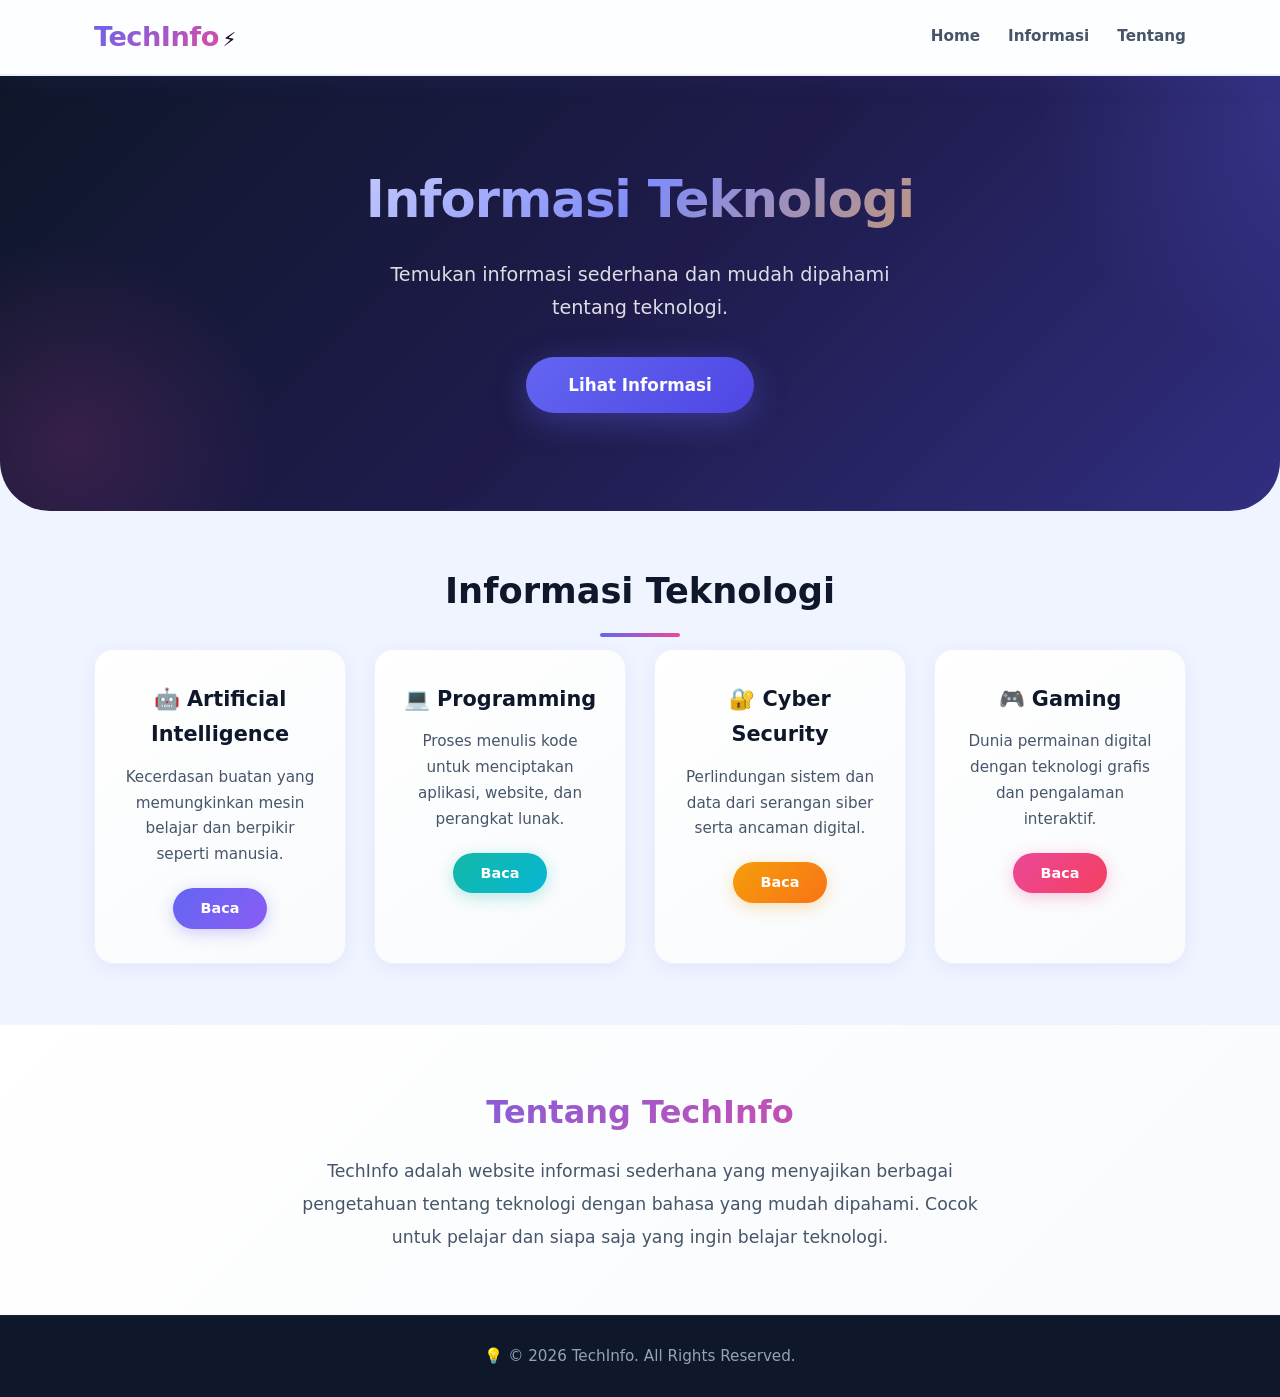
==== index.html @ 27e1ffdb "first commit" ====
<!DOCTYPE html>
<html lang="id">
<head>
  <meta charset="UTF-8">
  <meta name="viewport" content="width=device-width, initial-scale=1.0">
  <title>TechInfo · Informasi Teknologi</title>
  <link rel="stylesheet" href="style.css">
</head>
<body>

  <!-- ============================================================
       PAGE: HOME (default)
       ============================================================ -->
  <div id="page-home" class="page-target">

    <!-- ===== NAVBAR ===== -->
    <header class="navbar">
      <div class="container">
        <div class="nav-wrapper">
          <div class="logo">TechInfo</div>
          
          <nav class="nav-menu">
            <a href="#page-home">Home</a>
            <a href="#page-informasi">Informasi</a>
            <a href="#page-tentang">Tentang</a>
          </nav>
        </div>
      </div>
    </header>

    <!-- ===== HERO ===== -->
    <section class="hero" id="home">
      <div class="container">
        <div class="hero-content">
          <h1>Informasi Teknologi</h1>
          <p>Temukan informasi sederhana dan mudah dipahami tentang teknologi.</p>
          <a href="#page-informasi" class="btn">Lihat Informasi</a>
        </div>
      </div>
    </section>

    <!-- ===== INFORMASI ===== -->
    <section class="informasi" id="informasi">
      <div class="container">
        <h2 class="section-title">Informasi Teknologi</h2>
        
        <div class="card-grid">
          
          <!-- Card 1: AI -->
          <div class="card">
            <h3>🤖 Artificial Intelligence</h3>
            <p>Kecerdasan buatan yang memungkinkan mesin belajar dan berpikir seperti manusia.</p>
            <a href="#page-ai" class="btn-card">Baca</a>
          </div>
          
          <!-- Card 2: Programming -->
          <div class="card">
            <h3>💻 Programming</h3>
            <p>Proses menulis kode untuk menciptakan aplikasi, website, dan perangkat lunak.</p>
            <a href="#page-programming" class="btn-card">Baca</a>
          </div>
          
          <!-- Card 3: Cyber Security -->
          <div class="card">
            <h3>🔐 Cyber Security</h3>
            <p>Perlindungan sistem dan data dari serangan siber serta ancaman digital.</p>
            <a href="#page-cyber" class="btn-card">Baca</a>
          </div>
          
          <!-- Card 4: Gaming -->
          <div class="card">
            <h3>🎮 Gaming</h3>
            <p>Dunia permainan digital dengan teknologi grafis dan pengalaman interaktif.</p>
            <a href="#page-gaming" class="btn-card">Baca</a>
          </div>
          
        </div>
      </div>
    </section>

    <!-- ===== TENTANG ===== -->
    <section class="tentang" id="tentang">
      <div class="container">
        <div class="tentang-content">
          <h2>Tentang TechInfo</h2>
          <p>
            TechInfo adalah website informasi sederhana yang menyajikan berbagai pengetahuan 
            tentang teknologi dengan bahasa yang mudah dipahami. Cocok untuk pelajar dan 
            siapa saja yang ingin belajar teknologi.
          </p>
        </div>
      </div>
    </section>

    <!-- ===== FOOTER ===== -->
    <footer class="footer">
      <div class="container">
        <p>&copy; 2026 TechInfo. All Rights Reserved.</p>
      </div>
    </footer>
  </div>
  <!-- ===== END PAGE-HOME ===== -->


  <!-- ============================================================
       PAGE: ARTIFICIAL INTELLIGENCE
       ============================================================ -->
  <div id="page-ai" class="page-target">
    <header class="navbar">
      <div class="container">
        <div class="nav-wrapper">
          <div class="logo">TechInfo</div>
          <nav class="nav-menu">
            <a href="#page-home">← Kembali</a>
          </nav>
        </div>
      </div>
    </header>

    <section class="detail-page">
      <div class="container">
        <article class="detail-card">
          <h1>🤖 Artificial Intelligence</h1>
          <div class="detail-meta">📅 16 Jan 2026 | 5 menit baca</div>
          
          <img src="https://placehold.co/800x400/1a202c/ffffff?text=Artificial+Intelligence" alt="Artificial Intelligence" class="detail-img">
          
          <h2>Apa itu Artificial Intelligence?</h2>
          <p>
            Artificial Intelligence (AI) atau kecerdasan buatan adalah cabang ilmu komputer 
            yang berfokus pada penciptaan sistem yang dapat berpikir, belajar, dan bertindak 
            seperti manusia. AI memungkinkan mesin untuk meniru fungsi kognitif manusia seperti 
            pemecahan masalah, pengambilan keputusan, dan pemahaman bahasa.
          </p>
          
          <h2>Bagaimana AI Bekerja?</h2>
          <p>
            AI bekerja dengan menggabungkan data dalam jumlah besar dengan pemrosesan yang cepat 
            dan algoritma cerdas. Dengan mempelajari pola dari data, AI dapat membuat prediksi 
            dan keputusan. Semakin banyak data yang diproses, semakin akurat hasil yang diberikan.
          </p>
          
          <h2>Contoh Penerapan AI</h2>
          <p>
            <strong>1. Asisten Virtual:</strong> Siri, Google Assistant, dan Alexa menggunakan AI 
            untuk memahami perintah suara.<br>
            <strong>2. Mobil Otonom:</strong> Mobil tanpa pengemudi menggunakan AI untuk membaca 
            jalan dan menghindari rintangan.<br>
            <strong>3. Rekomendasi Produk:</strong> Platform seperti Netflix dan Spotify menggunakan 
            AI untuk merekomendasikan konten sesuai selera pengguna.<br>
            <strong>4. Chatbot:</strong> Digunakan di layanan pelanggan untuk menjawab pertanyaan 
            secara otomatis.
          </p>
          
          <h2>Masa Depan AI</h2>
          <p>
            AI terus berkembang dan diprediksi akan semakin terintegrasi dalam kehidupan sehari-hari. 
            Mulai dari dunia pendidikan, kesehatan, hingga industri kreatif, AI akan menjadi alat 
            yang membantu manusia bekerja lebih efisien dan efektif.
          </p>
          
          <a href="#page-informasi" class="btn" style="margin-top: 20px;">← Kembali ke Informasi</a>
        </article>
      </div>
    </section>

    <footer class="footer">
      <div class="container">
        <p>&copy; 2026 TechInfo. All Rights Reserved.</p>
      </div>
    </footer>
  </div>


  <!-- ============================================================
       PAGE: PROGRAMMING
       ============================================================ -->
  <div id="page-programming" class="page-target">
    <header class="navbar">
      <div class="container">
        <div class="nav-wrapper">
          <div class="logo">TechInfo</div>
          <nav class="nav-menu">
            <a href="#page-home">← Kembali</a>
          </nav>
        </div>
      </div>
    </header>

    <section class="detail-page">
      <div class="container">
        <article class="detail-card">
          <h1>💻 Programming</h1>
          <div class="detail-meta">📅 15 Jan 2026 | 6 menit baca</div>
          
          <img src="https://placehold.co/800x400/1a202c/ffffff?text=Programming" alt="Programming" class="detail-img">
          
          <h2>Apa itu Programming?</h2>
          <p>
            Programming atau pemrograman adalah proses menulis instruksi (kode) yang dapat 
            dimengerti oleh komputer untuk menjalankan tugas tertentu. Bahasa pemrograman 
            seperti Python, JavaScript, dan Java digunakan untuk membuat aplikasi, website, 
            dan perangkat lunak.
          </p>
          
          <h2>Bahasa Pemrograman Populer</h2>
          <p>
            <strong>1. Python:</strong> Mudah dipelajari, banyak digunakan untuk data science dan AI.<br>
            <strong>2. JavaScript:</strong> Bahasa utama untuk pengembangan website interaktif.<br>
            <strong>3. Java:</strong> Digunakan untuk aplikasi Android dan enterprise.<br>
            <strong>4. C++:</strong> Cepat dan efisien, sering digunakan untuk game dan sistem operasi.
          </p>
          
          <h2>Tips Belajar Programming</h2>
          <p>
            <strong>1. Mulai dari dasar:</strong> Pahami konsep dasar seperti variabel, loop, dan fungsi.<br>
            <strong>2. Praktek terus:</strong> Semakin sering menulis kode, semakin mahir.<br>
            <strong>3. Ikuti tutorial:</strong> Banyak sumber belajar gratis di YouTube dan situs belajar.<br>
            <strong>4. Bergabung dengan komunitas:</strong> Belajar bersama orang lain lebih menyenangkan.
          </p>
          
          <h2>Karir di Bidang Programming</h2>
          <p>
            Lulusan programming memiliki banyak pilihan karir seperti Web Developer, 
            Mobile Developer, Data Scientist, Game Developer, dan Software Engineer. 
            Gaji di bidang ini juga tergolong tinggi dan permintaan terus meningkat.
          </p>
          
          <a href="#page-informasi" class="btn" style="margin-top: 20px;">← Kembali ke Informasi</a>
        </article>
      </div>
    </section>

    <footer class="footer">
      <div class="container">
        <p>&copy; 2026 TechInfo. All Rights Reserved.</p>
      </div>
    </footer>
  </div>


  <!-- ============================================================
       PAGE: CYBER SECURITY
       ============================================================ -->
  <div id="page-cyber" class="page-target">
    <header class="navbar">
      <div class="container">
        <div class="nav-wrapper">
          <div class="logo">TechInfo</div>
          <nav class="nav-menu">
            <a href="#page-home">← Kembali</a>
          </nav>
        </div>
      </div>
    </header>

    <section class="detail-page">
      <div class="container">
        <article class="detail-card">
          <h1>🔐 Cyber Security</h1>
          <div class="detail-meta">📅 14 Jan 2026 | 5 menit baca</div>
          
          <img src="https://placehold.co/800x400/1a202c/ffffff?text=Cyber+Security" alt="Cyber Security" class="detail-img">
          
          <h2>Apa itu Cyber Security?</h2>
          <p>
            Cyber Security atau keamanan siber adalah praktik melindungi sistem komputer, 
            jaringan, dan data dari serangan digital. Tujuannya adalah untuk mencegah akses 
            ilegal, pencurian data, dan kerusakan pada perangkat atau informasi.
          </p>
          
          <h2>Jenis Ancaman Siber</h2>
          <p>
            <strong>1. Malware:</strong> Perangkat lunak berbahaya seperti virus dan ransomware.<br>
            <strong>2. Phishing:</strong> Penipuan untuk mencuri data pribadi melalui email atau situs palsu.<br>
            <strong>3. Hacking:</strong> Upaya masuk ke sistem tanpa izin.<br>
            <strong>4. DDoS:</strong> Serangan yang membuat website tidak bisa diakses.
          </p>
          
          <h2>Tips Melindungi Diri di Dunia Digital</h2>
          <p>
            <strong>1. Gunakan kata sandi yang kuat:</strong> Kombinasi huruf, angka, dan simbol.<br>
            <strong>2. Aktifkan two-factor authentication (2FA):</strong> Lapisan keamanan tambahan.<br>
            <strong>3. Hati-hati dengan email mencurigakan:</strong> Jangan klik link atau lampiran dari sumber tidak dikenal.<br>
            <strong>4. Update perangkat lunak:</strong> Patch keamanan terbaru melindungi dari celah keamanan.
          </p>
          
          <h2>Karir di Cyber Security</h2>
          <p>
            Keamanan siber adalah bidang yang sangat dibutuhkan. Pekerjaan seperti Security Analyst, 
            Ethical Hacker, dan Security Engineer menawarkan gaji tinggi dan prospek karir yang cerah.
          </p>
          
          <a href="#page-informasi" class="btn" style="margin-top: 20px;">← Kembali ke Informasi</a>
        </article>
      </div>
    </section>

    <footer class="footer">
      <div class="container">
        <p>&copy; 2026 TechInfo. All Rights Reserved.</p>
      </div>
    </footer>
  </div>


  <!-- ============================================================
       PAGE: GAMING
       ============================================================ -->
  <div id="page-gaming" class="page-target">
    <header class="navbar">
      <div class="container">
        <div class="nav-wrapper">
          <div class="logo">TechInfo</div>
          <nav class="nav-menu">
            <a href="#page-home">← Kembali</a>
          </nav>
        </div>
      </div>
    </header>

    <section class="detail-page">
      <div class="container">
        <article class="detail-card">
          <h1>🎮 Gaming</h1>
          <div class="detail-meta">📅 13 Jan 2026 | 5 menit baca</div>
          
          <img src="https://placehold.co/800x400/1a202c/ffffff?text=Gaming" alt="Gaming" class="detail-img">
          
          <h2>Apa itu Gaming?</h2>
          <p>
            Gaming adalah aktivitas bermain permainan digital yang menggunakan perangkat seperti 
            komputer, konsol, atau smartphone. Perkembangan teknologi membuat game semakin realistis 
            dengan grafis yang memukau dan pengalaman yang interaktif.
          </p>
          
          <h2>Jenis Game Populer</h2>
          <p>
            <strong>1. Action:</strong> Game dengan banyak aksi dan pertempuran (Contoh: Call of Duty).<br>
            <strong>2. RPG:</strong> Role-Playing Game dengan cerita dan karakter (Contoh: Final Fantasy).<br>
            <strong>3. Strategy:</strong> Game strategi dan perencanaan (Contoh: Civilization).<br>
            <strong>4. Sports:</strong> Game olahraga (Contoh: FIFA, NBA 2K).<br>
            <strong>5. Battle Royale:</strong> Game bertahan hidup (Contoh: PUBG, Fortnite).
          </p>
          
          <h2>Platform Gaming</h2>
          <p>
            <strong>1. PC Gaming:</strong> Game di komputer dengan performa tinggi.<br>
            <strong>2. Console:</strong> PlayStation, Xbox, Nintendo Switch.<br>
            <strong>3. Mobile Gaming:</strong> Game di smartphone (Android & iOS).<br>
            <strong>4. Cloud Gaming:</strong> Game streaming tanpa perlu hardware mahal.
          </p>
          
          <h2>Manfaat dan Dampak Gaming</h2>
          <p>
            Gaming dapat meningkatkan kemampuan berpikir cepat, koordinasi mata-tangan, 
            dan kemampuan memecahkan masalah. Namun, bermain game juga perlu dibatasi agar 
            tidak mengganggu aktivitas sehari-hari dan kesehatan.
          </p>
          
          <a href="#page-informasi" class="btn" style="margin-top: 20px;">← Kembali ke Informasi</a>
        </article>
      </div>
    </section>

    <footer class="footer">
      <div class="container">
        <p>&copy; 2026 TechInfo. All Rights Reserved.</p>
      </div>
    </footer>
  </div>

</body>
</html>
---- style.css ----
/* ============================================
   style.css - TechInfo
   Versi Lebih Hidup, Berwarna, & Menarik
   ============================================ */

/* ---------- CSS VARIABLES ---------- */
:root {
  --primary: #6366f1;
  --primary-dark: #4f46e5;
  --primary-light: #818cf8;
  --secondary: #0f172a;
  --accent-1: #f59e0b;
  --accent-2: #ec4899;
  --accent-3: #14b8a6;
  --gradient-hero: linear-gradient(135deg, #0f172a 0%, #1e1b4b 50%, #312e81 100%);
  --gradient-card: linear-gradient(145deg, #ffffff, #f8fafc);
  --bg-body: #f0f4ff;
  --text-dark: #0f172a;
  --text-muted: #475569;
  --white: #ffffff;
  --shadow-sm: 0 4px 16px rgba(99, 102, 241, 0.10);
  --shadow-md: 0 8px 32px rgba(99, 102, 241, 0.15);
  --shadow-lg: 0 16px 48px rgba(99, 102, 241, 0.20);
  --radius: 20px;
  --transition: 0.4s cubic-bezier(0.4, 0, 0.2, 1);
}

/* ---------- RESET ---------- */
* {
  margin: 0;
  padding: 0;
  box-sizing: border-box;
}

body {
  font-family: 'Segoe UI', 'Inter', system-ui, -apple-system, sans-serif;
  background: var(--bg-body);
  color: var(--text-dark);
  line-height: 1.7;
  min-height: 100vh;
}

.container {
  max-width: 1140px;
  margin: 0 auto;
  padding: 0 24px;
}

a {
  text-decoration: none;
  color: inherit;
}

img {
  display: block;
  max-width: 100%;
}

/* ---------- SCROLL BAR ---------- */
::-webkit-scrollbar {
  width: 10px;
}
::-webkit-scrollbar-track {
  background: #e2e8f0;
}
::-webkit-scrollbar-thumb {
  background: var(--primary);
  border-radius: 10px;
}
::-webkit-scrollbar-thumb:hover {
  background: var(--primary-dark);
}

/* ---------- PAGE TARGET ---------- */
.page-target {
  display: none;
  animation: fadeSlideUp 0.5s ease;
}

.page-target:target {
  display: block;
}

#page-home {
  display: block;
}

@keyframes fadeSlideUp {
  0% {
    opacity: 0;
    transform: translateY(30px);
  }
  100% {
    opacity: 1;
    transform: translateY(0);
  }
}

/* ============================================
   NAVBAR
   ============================================ */
.navbar {
  background: rgba(255, 255, 255, 0.85);
  backdrop-filter: blur(20px);
  -webkit-backdrop-filter: blur(20px);
  box-shadow: 0 2px 30px rgba(99, 102, 241, 0.08);
  padding: 14px 0;
  position: sticky;
  top: 0;
  z-index: 100;
  border-bottom: 2px solid rgba(99, 102, 241, 0.10);
}

.nav-wrapper {
  display: flex;
  justify-content: space-between;
  align-items: center;
  flex-wrap: wrap;
  gap: 16px;
}

.logo {
  font-size: 1.7rem;
  font-weight: 900;
  background: linear-gradient(135deg, var(--primary), var(--accent-2));
  -webkit-background-clip: text;
  -webkit-text-fill-color: transparent;
  background-clip: text;
  letter-spacing: -0.5px;
  position: relative;
}

.logo::after {
  content: '⚡';
  font-size: 1.2rem;
  margin-left: 4px;
  -webkit-text-fill-color: initial;
}

.nav-menu {
  display: flex;
  gap: 28px;
  font-weight: 600;
}

.nav-menu a {
  color: var(--text-muted);
  transition: all var(--transition);
  font-size: 0.95rem;
  position: relative;
  padding: 4px 0;
}

.nav-menu a::after {
  content: '';
  position: absolute;
  bottom: -2px;
  left: 0;
  width: 0;
  height: 3px;
  background: linear-gradient(90deg, var(--primary), var(--accent-2));
  border-radius: 10px;
  transition: width var(--transition);
}

.nav-menu a:hover {
  color: var(--primary);
}

.nav-menu a:hover::after {
  width: 100%;
}

/* ============================================
   HERO
   ============================================ */
.hero {
  background: var(--gradient-hero);
  color: var(--white);
  padding: 80px 0 90px;
  text-align: center;
  border-radius: 0 0 50px 50px;
  position: relative;
  overflow: hidden;
}

.hero::before {
  content: '';
  position: absolute;
  top: -50%;
  right: -20%;
  width: 500px;
  height: 500px;
  background: radial-gradient(circle, rgba(99, 102, 241, 0.20), transparent 70%);
  border-radius: 50%;
  animation: floatBubble 8s ease-in-out infinite;
}

.hero::after {
  content: '';
  position: absolute;
  bottom: -30%;
  left: -10%;
  width: 400px;
  height: 400px;
  background: radial-gradient(circle, rgba(236, 72, 153, 0.15), transparent 70%);
  border-radius: 50%;
  animation: floatBubble 10s ease-in-out infinite reverse;
}

@keyframes floatBubble {
  0%, 100% { transform: translate(0, 0) scale(1); }
  50% { transform: translate(30px, -30px) scale(1.1); }
}

.hero-content {
  position: relative;
  z-index: 2;
}

.hero-content h1 {
  font-size: 3.2rem;
  font-weight: 900;
  margin-bottom: 16px;
  letter-spacing: -1px;
  background: linear-gradient(135deg, #ffffff, var(--primary-light), var(--accent-1));
  -webkit-background-clip: text;
  -webkit-text-fill-color: transparent;
  background-clip: text;
}

.hero-content p {
  font-size: 1.2rem;
  max-width: 520px;
  margin: 0 auto 32px;
  opacity: 0.85;
  font-weight: 300;
}

.btn {
  display: inline-block;
  background: linear-gradient(135deg, var(--primary), var(--primary-dark));
  color: var(--white);
  padding: 14px 42px;
  border-radius: 50px;
  font-weight: 700;
  font-size: 1.05rem;
  transition: all var(--transition);
  border: none;
  box-shadow: 0 8px 32px rgba(99, 102, 241, 0.35);
  position: relative;
  overflow: hidden;
}

.btn::before {
  content: '';
  position: absolute;
  top: 0;
  left: -100%;
  width: 100%;
  height: 100%;
  background: linear-gradient(90deg, transparent, rgba(255, 255, 255, 0.20), transparent);
  transition: left 0.6s;
}

.btn:hover {
  transform: translateY(-4px) scale(1.02);
  box-shadow: 0 12px 48px rgba(99, 102, 241, 0.45);
}

.btn:hover::before {
  left: 100%;
}

/* ============================================
   INFORMASI
   ============================================ */
.informasi {
  padding: 50px 0 60px;
}

.section-title {
  font-size: 2.2rem;
  font-weight: 800;
  text-align: center;
  margin-bottom: 12px;
  color: var(--text-dark);
}

.section-title::after {
  content: '';
  display: block;
  width: 80px;
  height: 4px;
  background: linear-gradient(90deg, var(--primary), var(--accent-2));
  border-radius: 10px;
  margin: 12px auto 0;
}

.section-subtitle {
  text-align: center;
  color: var(--text-muted);
  margin-bottom: 40px;
  font-size: 1.05rem;
}

.card-grid {
  display: grid;
  grid-template-columns: repeat(auto-fit, minmax(240px, 1fr));
  gap: 28px;
}

.card {
  background: var(--gradient-card);
  padding: 32px 24px 34px;
  border-radius: var(--radius);
  box-shadow: var(--shadow-sm);
  border: 1px solid rgba(99, 102, 241, 0.08);
  transition: all var(--transition);
  text-align: center;
  position: relative;
  overflow: hidden;
}

.card::before {
  content: '';
  position: absolute;
  top: 0;
  left: 0;
  right: 0;
  height: 4px;
  background: linear-gradient(90deg, var(--primary), var(--accent-2), var(--accent-3));
  opacity: 0;
  transition: opacity var(--transition);
}

.card:hover::before {
  opacity: 1;
}

.card:hover {
  transform: translateY(-10px);
  box-shadow: var(--shadow-md);
  border-color: rgba(99, 102, 241, 0.20);
}

.card h3 {
  font-size: 1.3rem;
  font-weight: 700;
  margin-bottom: 12px;
  color: var(--text-dark);
}

.card h3 span {
  display: block;
  font-size: 2.5rem;
  margin-bottom: 6px;
}

.card p {
  font-size: 0.95rem;
  color: var(--text-muted);
  margin-bottom: 20px;
  line-height: 1.7;
}

.btn-card {
  display: inline-block;
  background: linear-gradient(135deg, var(--primary), var(--primary-dark));
  color: var(--white);
  padding: 8px 28px;
  border-radius: 50px;
  font-weight: 600;
  font-size: 0.9rem;
  transition: all var(--transition);
  box-shadow: 0 4px 16px rgba(99, 102, 241, 0.25);
}

.btn-card:hover {
  transform: scale(1.06) translateY(-2px);
  box-shadow: 0 8px 28px rgba(99, 102, 241, 0.35);
}

/* Warna berbeda tiap card */
.card:nth-child(1) .btn-card {
  background: linear-gradient(135deg, #6366f1, #8b5cf6);
  box-shadow: 0 4px 16px rgba(99, 102, 241, 0.30);
}
.card:nth-child(2) .btn-card {
  background: linear-gradient(135deg, #14b8a6, #06b6d4);
  box-shadow: 0 4px 16px rgba(20, 184, 166, 0.30);
}
.card:nth-child(3) .btn-card {
  background: linear-gradient(135deg, #f59e0b, #f97316);
  box-shadow: 0 4px 16px rgba(245, 158, 11, 0.30);
}
.card:nth-child(4) .btn-card {
  background: linear-gradient(135deg, #ec4899, #f43f5e);
  box-shadow: 0 4px 16px rgba(236, 72, 153, 0.30);
}

.card:nth-child(1):hover {
  border-color: #8b5cf6;
}
.card:nth-child(2):hover {
  border-color: #14b8a6;
}
.card:nth-child(3):hover {
  border-color: #f59e0b;
}
.card:nth-child(4):hover {
  border-color: #ec4899;
}

/* ============================================
   TENTANG
   ============================================ */
.tentang {
  background: linear-gradient(135deg, #ffffff, #f8fafc);
  padding: 60px 0;
  border-top: 1px solid rgba(99, 102, 241, 0.06);
  border-bottom: 1px solid rgba(99, 102, 241, 0.06);
}

.tentang-content {
  max-width: 720px;
  margin: 0 auto;
  text-align: center;
}

.tentang-content h2 {
  font-size: 2rem;
  font-weight: 800;
  margin-bottom: 16px;
  background: linear-gradient(135deg, var(--primary), var(--accent-2));
  -webkit-background-clip: text;
  -webkit-text-fill-color: transparent;
  background-clip: text;
}

.tentang-content p {
  font-size: 1.08rem;
  color: var(--text-muted);
  line-height: 1.9;
}

/* ============================================
   DETAIL PAGE
   ============================================ */
.detail-page {
  padding: 40px 0 60px;
  min-height: 70vh;
}

.detail-card {
  background: var(--white);
  border-radius: var(--radius);
  padding: 44px 48px;
  box-shadow: var(--shadow-sm);
  border: 1px solid rgba(99, 102, 241, 0.06);
  transition: box-shadow var(--transition);
}

.detail-card:hover {
  box-shadow: var(--shadow-md);
}

.detail-card h1 {
  font-size: 2.4rem;
  font-weight: 900;
  margin-bottom: 6px;
  background: linear-gradient(135deg, var(--primary), var(--accent-2));
  -webkit-background-clip: text;
  -webkit-text-fill-color: transparent;
  background-clip: text;
}

.detail-meta {
  color: var(--text-muted);
  font-size: 0.9rem;
  margin-bottom: 24px;
  padding-bottom: 16px;
  border-bottom: 2px dashed #e2e8f0;
}

.detail-img {
  width: 100%;
  height: auto;
  border-radius: 16px;
  margin-bottom: 28px;
  box-shadow: var(--shadow-sm);
  border: 1px solid rgba(99, 102, 241, 0.06);
}

.detail-card h2 {
  font-size: 1.5rem;
  font-weight: 700;
  margin: 32px 0 14px;
  color: var(--text-dark);
  padding-left: 16px;
  border-left: 4px solid var(--primary);
}

.detail-card p {
  font-size: 1.04rem;
  color: var(--text-muted);
  line-height: 1.9;
  margin-bottom: 16px;
}

.detail-card strong {
  color: var(--text-dark);
}

.detail-card .btn {
  margin-top: 16px;
  background: linear-gradient(135deg, var(--primary), var(--primary-dark));
}

/* ============================================
   FOOTER
   ============================================ */
.footer {
  background: var(--secondary);
  color: #94a3b8;
  text-align: center;
  padding: 28px 0;
  border-top: 1px solid rgba(255, 255, 255, 0.05);
}

.footer p {
  font-size: 0.95rem;
}

.footer p::before {
  content: '💡 ';
}

/* ============================================
   RESPONSIVE
   ============================================ */

/* Tablet */
@media (max-width: 768px) {
  .nav-wrapper {
    flex-direction: column;
    align-items: center;
    gap: 10px;
  }

  .nav-menu {
    gap: 20px;
  }

  .hero-content h1 {
    font-size: 2.4rem;
  }

  .hero-content p {
    font-size: 1rem;
  }

  .hero {
    padding: 60px 0 70px;
  }

  .card-grid {
    grid-template-columns: repeat(2, 1fr);
  }

  .detail-card {
    padding: 28px 24px;
  }

  .detail-card h1 {
    font-size: 1.8rem;
  }
}

/* HP */
@media (max-width: 480px) {
  .nav-menu {
    gap: 14px;
    font-size: 0.85rem;
  }

  .logo {
    font-size: 1.4rem;
  }

  .hero {
    padding: 50px 0 60px;
  }

  .hero-content h1 {
    font-size: 1.8rem;
  }

  .hero-content p {
    font-size: 0.95rem;
    padding: 0 10px;
  }

  .btn {
    padding: 12px 30px;
    font-size: 0.95rem;
  }

  .section-title {
    font-size: 1.6rem;
  }

  .card-grid {
    grid-template-columns: 1fr;
    gap: 18px;
  }

  .card {
    padding: 24px 18px;
  }

  .tentang-content h2 {
    font-size: 1.4rem;
  }

  .tentang-content p {
    font-size: 0.95rem;
  }

  .detail-card {
    padding: 20px 16px;
  }

  .detail-card h1 {
    font-size: 1.4rem;
  }

  .detail-card h2 {
    font-size: 1.2rem;
    padding-left: 12px;
  }

  .detail-card p {
    font-size: 0.95rem;
  }

  .detail-img {
    border-radius: 12px;
  }
}

/* ---------- ANIMASI KETIKA SCROLL (opsional) ---------- */
@media (prefers-reduced-motion: no-preference) {
  .card {
    animation: cardAppear 0.6s ease both;
    animation-delay: calc(var(--i, 0) * 0.1s);
  }
  .card:nth-child(1) { --i: 0; }
  .card:nth-child(2) { --i: 1; }
  .card:nth-child(3) { --i: 2; }
  .card:nth-child(4) { --i: 3; }

  @keyframes cardAppear {
    0% {
      opacity: 0;
      transform: translateY(40px) scale(0.95);
    }
    100% {
      opacity: 1;
      transform: translateY(0) scale(1);
    }
  }
}
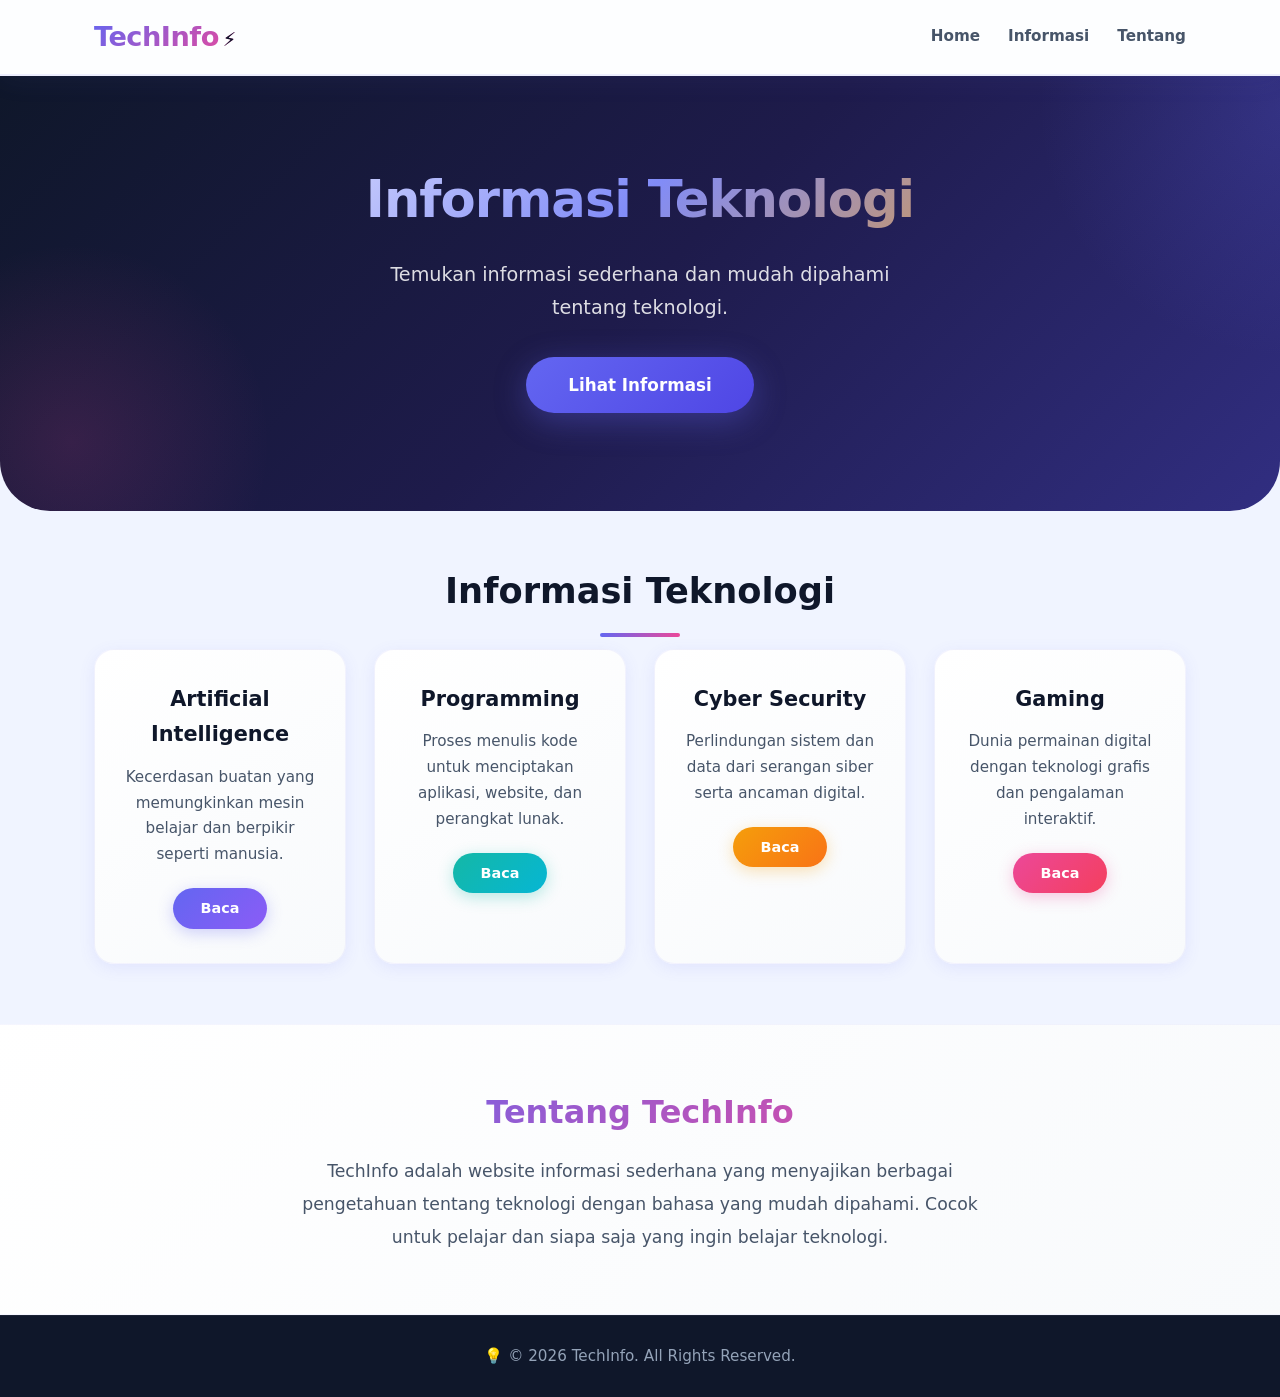
==== commit b921bc94: "update jir" ====
--- a/index.html
+++ b/index.html
@@ -48,28 +48,28 @@
           
           <!-- Card 1: AI -->
           <div class="card">
-            <h3>🤖 Artificial Intelligence</h3>
+            <h3> Artificial Intelligence</h3>
             <p>Kecerdasan buatan yang memungkinkan mesin belajar dan berpikir seperti manusia.</p>
             <a href="#page-ai" class="btn-card">Baca</a>
           </div>
           
           <!-- Card 2: Programming -->
           <div class="card">
-            <h3>💻 Programming</h3>
+            <h3> Programming</h3>
             <p>Proses menulis kode untuk menciptakan aplikasi, website, dan perangkat lunak.</p>
             <a href="#page-programming" class="btn-card">Baca</a>
           </div>
           
           <!-- Card 3: Cyber Security -->
           <div class="card">
-            <h3>🔐 Cyber Security</h3>
+            <h3> Cyber Security</h3>
             <p>Perlindungan sistem dan data dari serangan siber serta ancaman digital.</p>
             <a href="#page-cyber" class="btn-card">Baca</a>
           </div>
           
           <!-- Card 4: Gaming -->
           <div class="card">
-            <h3>🎮 Gaming</h3>
+            <h3> Gaming</h3>
             <p>Dunia permainan digital dengan teknologi grafis dan pengalaman interaktif.</p>
             <a href="#page-gaming" class="btn-card">Baca</a>
           </div>
@@ -120,8 +120,8 @@
     <section class="detail-page">
       <div class="container">
         <article class="detail-card">
-          <h1>🤖 Artificial Intelligence</h1>
-          <div class="detail-meta">📅 16 Jan 2026 | 5 menit baca</div>
+          <h1> Artificial Intelligence</h1>
+          <div class="detail-meta"> 16 Jan 2026 | 5 menit baca</div>
           
           <img src="https://placehold.co/800x400/1a202c/ffffff?text=Artificial+Intelligence" alt="Artificial Intelligence" class="detail-img">
           
@@ -190,8 +190,8 @@
     <section class="detail-page">
       <div class="container">
         <article class="detail-card">
-          <h1>💻 Programming</h1>
-          <div class="detail-meta">📅 15 Jan 2026 | 6 menit baca</div>
+          <h1> Programming</h1>
+          <div class="detail-meta"> 15 Jan 2026 | 6 menit baca</div>
           
           <img src="https://placehold.co/800x400/1a202c/ffffff?text=Programming" alt="Programming" class="detail-img">
           
@@ -257,8 +257,8 @@
     <section class="detail-page">
       <div class="container">
         <article class="detail-card">
-          <h1>🔐 Cyber Security</h1>
-          <div class="detail-meta">📅 14 Jan 2026 | 5 menit baca</div>
+          <h1>Cyber Security</h1>
+          <div class="detail-meta">14 Jan 2026 | 5 menit baca</div>
           
           <img src="https://placehold.co/800x400/1a202c/ffffff?text=Cyber+Security" alt="Cyber Security" class="detail-img">
           
@@ -322,7 +322,7 @@
     <section class="detail-page">
       <div class="container">
         <article class="detail-card">
-          <h1>🎮 Gaming</h1>
+          <h1> Gaming</h1>
           <div class="detail-meta">📅 13 Jan 2026 | 5 menit baca</div>
           
           <img src="https://placehold.co/800x400/1a202c/ffffff?text=Gaming" alt="Gaming" class="detail-img">
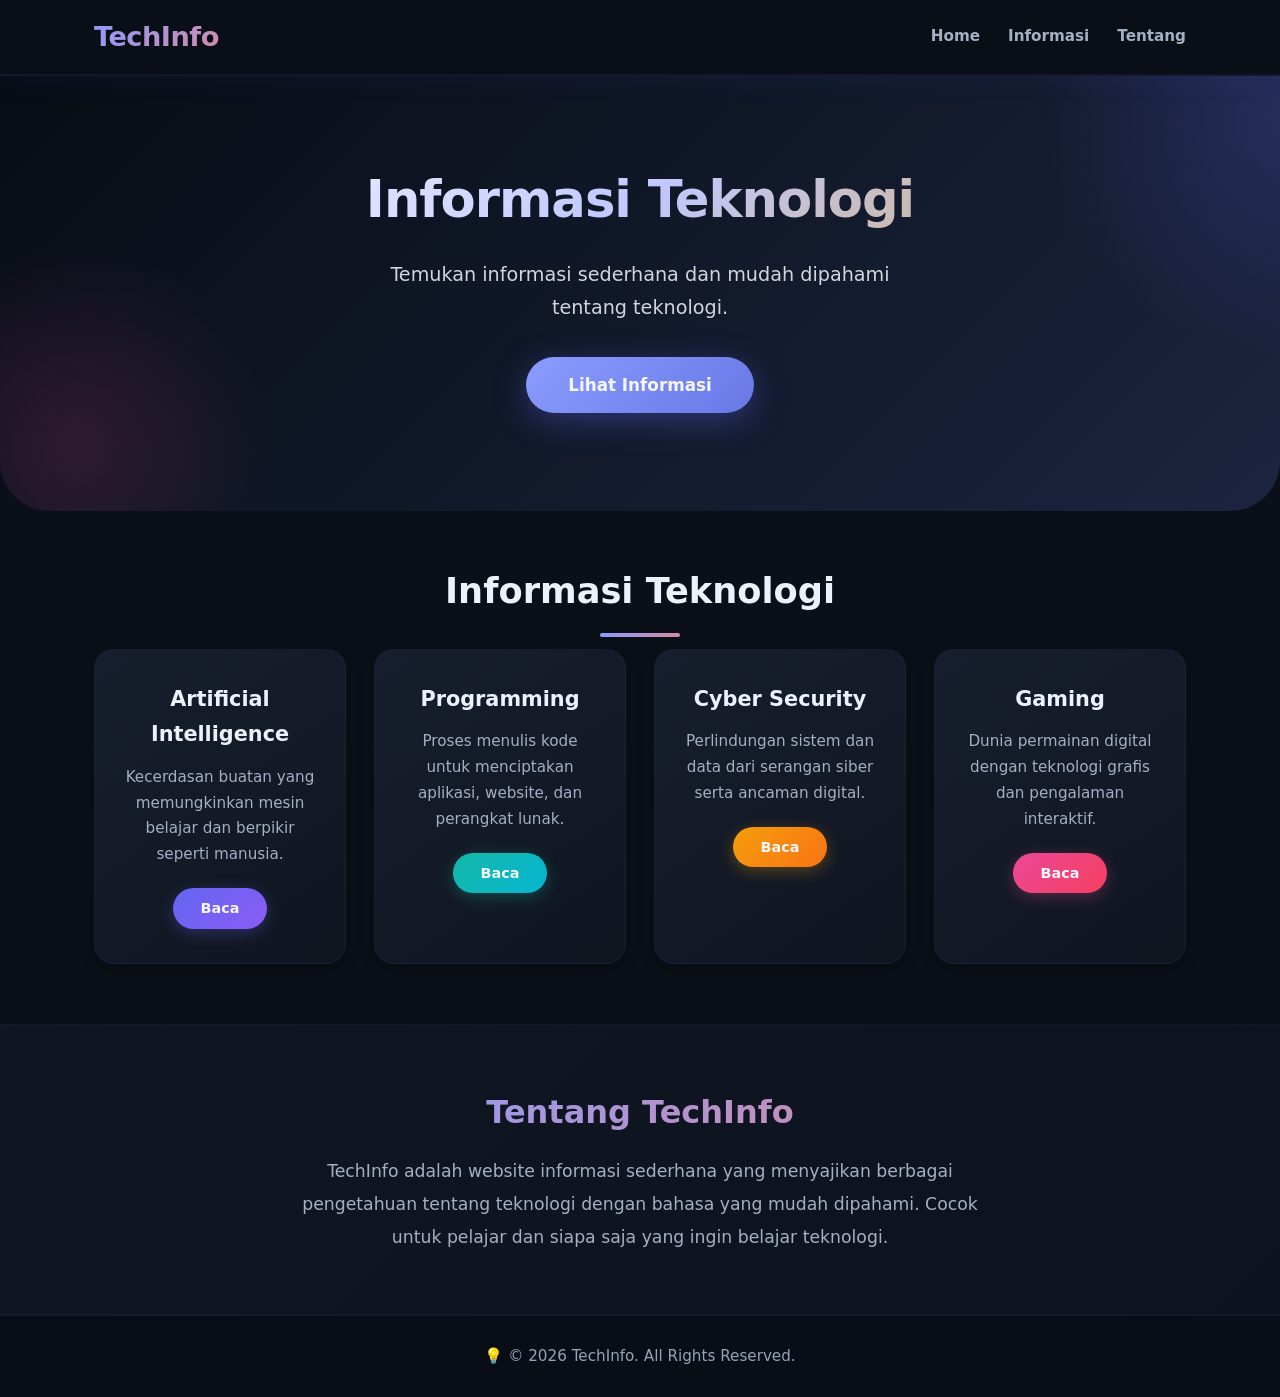
==== commit 8661dadd: "apdet lagi" ====
--- a/index.html
+++ b/index.html
@@ -21,8 +21,8 @@
           
           <nav class="nav-menu">
             <a href="#page-home">Home</a>
-            <a href="#page-informasi">Informasi</a>
-            <a href="#page-tentang">Tentang</a>
+            <a href="#informasi">Informasi</a>
+            <a href="#tentang">Tentang</a>
           </nav>
         </div>
       </div>
@@ -34,7 +34,7 @@
         <div class="hero-content">
           <h1>Informasi Teknologi</h1>
           <p>Temukan informasi sederhana dan mudah dipahami tentang teknologi.</p>
-          <a href="#page-informasi" class="btn">Lihat Informasi</a>
+          <a href="#informasi" class="btn">Lihat Informasi</a>
         </div>
       </div>
     </section>
@@ -50,28 +50,28 @@
           <div class="card">
             <h3> Artificial Intelligence</h3>
             <p>Kecerdasan buatan yang memungkinkan mesin belajar dan berpikir seperti manusia.</p>
-            <a href="#page-ai" class="btn-card">Baca</a>
+            <a href="ai.html" class="btn-card">Baca</a>
           </div>
           
           <!-- Card 2: Programming -->
           <div class="card">
             <h3> Programming</h3>
             <p>Proses menulis kode untuk menciptakan aplikasi, website, dan perangkat lunak.</p>
-            <a href="#page-programming" class="btn-card">Baca</a>
+            <a href="programming.html" class="btn-card">Baca</a>
           </div>
           
           <!-- Card 3: Cyber Security -->
           <div class="card">
             <h3> Cyber Security</h3>
             <p>Perlindungan sistem dan data dari serangan siber serta ancaman digital.</p>
-            <a href="#page-cyber" class="btn-card">Baca</a>
+            <a href="cyber.html" class="btn-card">Baca</a>
           </div>
           
           <!-- Card 4: Gaming -->
           <div class="card">
             <h3> Gaming</h3>
             <p>Dunia permainan digital dengan teknologi grafis dan pengalaman interaktif.</p>
-            <a href="#page-gaming" class="btn-card">Baca</a>
+            <a href="gaming.html" class="btn-card">Baca</a>
           </div>
           
         </div>
@@ -99,276 +99,5 @@
       </div>
     </footer>
   </div>
-  <!-- ===== END PAGE-HOME ===== -->
-
-
-  <!-- ============================================================
-       PAGE: ARTIFICIAL INTELLIGENCE
-       ============================================================ -->
-  <div id="page-ai" class="page-target">
-    <header class="navbar">
-      <div class="container">
-        <div class="nav-wrapper">
-          <div class="logo">TechInfo</div>
-          <nav class="nav-menu">
-            <a href="#page-home">← Kembali</a>
-          </nav>
-        </div>
-      </div>
-    </header>
-
-    <section class="detail-page">
-      <div class="container">
-        <article class="detail-card">
-          <h1> Artificial Intelligence</h1>
-          <div class="detail-meta"> 16 Jan 2026 | 5 menit baca</div>
-          
-          <img src="https://placehold.co/800x400/1a202c/ffffff?text=Artificial+Intelligence" alt="Artificial Intelligence" class="detail-img">
-          
-          <h2>Apa itu Artificial Intelligence?</h2>
-          <p>
-            Artificial Intelligence (AI) atau kecerdasan buatan adalah cabang ilmu komputer 
-            yang berfokus pada penciptaan sistem yang dapat berpikir, belajar, dan bertindak 
-            seperti manusia. AI memungkinkan mesin untuk meniru fungsi kognitif manusia seperti 
-            pemecahan masalah, pengambilan keputusan, dan pemahaman bahasa.
-          </p>
-          
-          <h2>Bagaimana AI Bekerja?</h2>
-          <p>
-            AI bekerja dengan menggabungkan data dalam jumlah besar dengan pemrosesan yang cepat 
-            dan algoritma cerdas. Dengan mempelajari pola dari data, AI dapat membuat prediksi 
-            dan keputusan. Semakin banyak data yang diproses, semakin akurat hasil yang diberikan.
-          </p>
-          
-          <h2>Contoh Penerapan AI</h2>
-          <p>
-            <strong>1. Asisten Virtual:</strong> Siri, Google Assistant, dan Alexa menggunakan AI 
-            untuk memahami perintah suara.<br>
-            <strong>2. Mobil Otonom:</strong> Mobil tanpa pengemudi menggunakan AI untuk membaca 
-            jalan dan menghindari rintangan.<br>
-            <strong>3. Rekomendasi Produk:</strong> Platform seperti Netflix dan Spotify menggunakan 
-            AI untuk merekomendasikan konten sesuai selera pengguna.<br>
-            <strong>4. Chatbot:</strong> Digunakan di layanan pelanggan untuk menjawab pertanyaan 
-            secara otomatis.
-          </p>
-          
-          <h2>Masa Depan AI</h2>
-          <p>
-            AI terus berkembang dan diprediksi akan semakin terintegrasi dalam kehidupan sehari-hari. 
-            Mulai dari dunia pendidikan, kesehatan, hingga industri kreatif, AI akan menjadi alat 
-            yang membantu manusia bekerja lebih efisien dan efektif.
-          </p>
-          
-          <a href="#page-informasi" class="btn" style="margin-top: 20px;">← Kembali ke Informasi</a>
-        </article>
-      </div>
-    </section>
-
-    <footer class="footer">
-      <div class="container">
-        <p>&copy; 2026 TechInfo. All Rights Reserved.</p>
-      </div>
-    </footer>
-  </div>
-
-
-  <!-- ============================================================
-       PAGE: PROGRAMMING
-       ============================================================ -->
-  <div id="page-programming" class="page-target">
-    <header class="navbar">
-      <div class="container">
-        <div class="nav-wrapper">
-          <div class="logo">TechInfo</div>
-          <nav class="nav-menu">
-            <a href="#page-home">← Kembali</a>
-          </nav>
-        </div>
-      </div>
-    </header>
-
-    <section class="detail-page">
-      <div class="container">
-        <article class="detail-card">
-          <h1> Programming</h1>
-          <div class="detail-meta"> 15 Jan 2026 | 6 menit baca</div>
-          
-          <img src="https://placehold.co/800x400/1a202c/ffffff?text=Programming" alt="Programming" class="detail-img">
-          
-          <h2>Apa itu Programming?</h2>
-          <p>
-            Programming atau pemrograman adalah proses menulis instruksi (kode) yang dapat 
-            dimengerti oleh komputer untuk menjalankan tugas tertentu. Bahasa pemrograman 
-            seperti Python, JavaScript, dan Java digunakan untuk membuat aplikasi, website, 
-            dan perangkat lunak.
-          </p>
-          
-          <h2>Bahasa Pemrograman Populer</h2>
-          <p>
-            <strong>1. Python:</strong> Mudah dipelajari, banyak digunakan untuk data science dan AI.<br>
-            <strong>2. JavaScript:</strong> Bahasa utama untuk pengembangan website interaktif.<br>
-            <strong>3. Java:</strong> Digunakan untuk aplikasi Android dan enterprise.<br>
-            <strong>4. C++:</strong> Cepat dan efisien, sering digunakan untuk game dan sistem operasi.
-          </p>
-          
-          <h2>Tips Belajar Programming</h2>
-          <p>
-            <strong>1. Mulai dari dasar:</strong> Pahami konsep dasar seperti variabel, loop, dan fungsi.<br>
-            <strong>2. Praktek terus:</strong> Semakin sering menulis kode, semakin mahir.<br>
-            <strong>3. Ikuti tutorial:</strong> Banyak sumber belajar gratis di YouTube dan situs belajar.<br>
-            <strong>4. Bergabung dengan komunitas:</strong> Belajar bersama orang lain lebih menyenangkan.
-          </p>
-          
-          <h2>Karir di Bidang Programming</h2>
-          <p>
-            Lulusan programming memiliki banyak pilihan karir seperti Web Developer, 
-            Mobile Developer, Data Scientist, Game Developer, dan Software Engineer. 
-            Gaji di bidang ini juga tergolong tinggi dan permintaan terus meningkat.
-          </p>
-          
-          <a href="#page-informasi" class="btn" style="margin-top: 20px;">← Kembali ke Informasi</a>
-        </article>
-      </div>
-    </section>
-
-    <footer class="footer">
-      <div class="container">
-        <p>&copy; 2026 TechInfo. All Rights Reserved.</p>
-      </div>
-    </footer>
-  </div>
-
-
-  <!-- ============================================================
-       PAGE: CYBER SECURITY
-       ============================================================ -->
-  <div id="page-cyber" class="page-target">
-    <header class="navbar">
-      <div class="container">
-        <div class="nav-wrapper">
-          <div class="logo">TechInfo</div>
-          <nav class="nav-menu">
-            <a href="#page-home">← Kembali</a>
-          </nav>
-        </div>
-      </div>
-    </header>
-
-    <section class="detail-page">
-      <div class="container">
-        <article class="detail-card">
-          <h1>Cyber Security</h1>
-          <div class="detail-meta">14 Jan 2026 | 5 menit baca</div>
-          
-          <img src="https://placehold.co/800x400/1a202c/ffffff?text=Cyber+Security" alt="Cyber Security" class="detail-img">
-          
-          <h2>Apa itu Cyber Security?</h2>
-          <p>
-            Cyber Security atau keamanan siber adalah praktik melindungi sistem komputer, 
-            jaringan, dan data dari serangan digital. Tujuannya adalah untuk mencegah akses 
-            ilegal, pencurian data, dan kerusakan pada perangkat atau informasi.
-          </p>
-          
-          <h2>Jenis Ancaman Siber</h2>
-          <p>
-            <strong>1. Malware:</strong> Perangkat lunak berbahaya seperti virus dan ransomware.<br>
-            <strong>2. Phishing:</strong> Penipuan untuk mencuri data pribadi melalui email atau situs palsu.<br>
-            <strong>3. Hacking:</strong> Upaya masuk ke sistem tanpa izin.<br>
-            <strong>4. DDoS:</strong> Serangan yang membuat website tidak bisa diakses.
-          </p>
-          
-          <h2>Tips Melindungi Diri di Dunia Digital</h2>
-          <p>
-            <strong>1. Gunakan kata sandi yang kuat:</strong> Kombinasi huruf, angka, dan simbol.<br>
-            <strong>2. Aktifkan two-factor authentication (2FA):</strong> Lapisan keamanan tambahan.<br>
-            <strong>3. Hati-hati dengan email mencurigakan:</strong> Jangan klik link atau lampiran dari sumber tidak dikenal.<br>
-            <strong>4. Update perangkat lunak:</strong> Patch keamanan terbaru melindungi dari celah keamanan.
-          </p>
-          
-          <h2>Karir di Cyber Security</h2>
-          <p>
-            Keamanan siber adalah bidang yang sangat dibutuhkan. Pekerjaan seperti Security Analyst, 
-            Ethical Hacker, dan Security Engineer menawarkan gaji tinggi dan prospek karir yang cerah.
-          </p>
-          
-          <a href="#page-informasi" class="btn" style="margin-top: 20px;">← Kembali ke Informasi</a>
-        </article>
-      </div>
-    </section>
-
-    <footer class="footer">
-      <div class="container">
-        <p>&copy; 2026 TechInfo. All Rights Reserved.</p>
-      </div>
-    </footer>
-  </div>
-
-
-  <!-- ============================================================
-       PAGE: GAMING
-       ============================================================ -->
-  <div id="page-gaming" class="page-target">
-    <header class="navbar">
-      <div class="container">
-        <div class="nav-wrapper">
-          <div class="logo">TechInfo</div>
-          <nav class="nav-menu">
-            <a href="#page-home">← Kembali</a>
-          </nav>
-        </div>
-      </div>
-    </header>
-
-    <section class="detail-page">
-      <div class="container">
-        <article class="detail-card">
-          <h1> Gaming</h1>
-          <div class="detail-meta">📅 13 Jan 2026 | 5 menit baca</div>
-          
-          <img src="https://placehold.co/800x400/1a202c/ffffff?text=Gaming" alt="Gaming" class="detail-img">
-          
-          <h2>Apa itu Gaming?</h2>
-          <p>
-            Gaming adalah aktivitas bermain permainan digital yang menggunakan perangkat seperti 
-            komputer, konsol, atau smartphone. Perkembangan teknologi membuat game semakin realistis 
-            dengan grafis yang memukau dan pengalaman yang interaktif.
-          </p>
-          
-          <h2>Jenis Game Populer</h2>
-          <p>
-            <strong>1. Action:</strong> Game dengan banyak aksi dan pertempuran (Contoh: Call of Duty).<br>
-            <strong>2. RPG:</strong> Role-Playing Game dengan cerita dan karakter (Contoh: Final Fantasy).<br>
-            <strong>3. Strategy:</strong> Game strategi dan perencanaan (Contoh: Civilization).<br>
-            <strong>4. Sports:</strong> Game olahraga (Contoh: FIFA, NBA 2K).<br>
-            <strong>5. Battle Royale:</strong> Game bertahan hidup (Contoh: PUBG, Fortnite).
-          </p>
-          
-          <h2>Platform Gaming</h2>
-          <p>
-            <strong>1. PC Gaming:</strong> Game di komputer dengan performa tinggi.<br>
-            <strong>2. Console:</strong> PlayStation, Xbox, Nintendo Switch.<br>
-            <strong>3. Mobile Gaming:</strong> Game di smartphone (Android & iOS).<br>
-            <strong>4. Cloud Gaming:</strong> Game streaming tanpa perlu hardware mahal.
-          </p>
-          
-          <h2>Manfaat dan Dampak Gaming</h2>
-          <p>
-            Gaming dapat meningkatkan kemampuan berpikir cepat, koordinasi mata-tangan, 
-            dan kemampuan memecahkan masalah. Namun, bermain game juga perlu dibatasi agar 
-            tidak mengganggu aktivitas sehari-hari dan kesehatan.
-          </p>
-          
-          <a href="#page-informasi" class="btn" style="margin-top: 20px;">← Kembali ke Informasi</a>
-        </article>
-      </div>
-    </section>
-
-    <footer class="footer">
-      <div class="container">
-        <p>&copy; 2026 TechInfo. All Rights Reserved.</p>
-      </div>
-    </footer>
-  </div>
-
 </body>
 </html>
--- a/style.css
+++ b/style.css
@@ -5,27 +5,32 @@
 
 /* ---------- CSS VARIABLES ---------- */
 :root {
-  --primary: #6366f1;
-  --primary-dark: #4f46e5;
-  --primary-light: #818cf8;
-  --secondary: #0f172a;
-  --accent-1: #f59e0b;
-  --accent-2: #ec4899;
-  --accent-3: #14b8a6;
-  --gradient-hero: linear-gradient(135deg, #0f172a 0%, #1e1b4b 50%, #312e81 100%);
-  --gradient-card: linear-gradient(145deg, #ffffff, #f8fafc);
-  --bg-body: #f0f4ff;
-  --text-dark: #0f172a;
-  --text-muted: #475569;
-  --white: #ffffff;
-  --shadow-sm: 0 4px 16px rgba(99, 102, 241, 0.10);
-  --shadow-md: 0 8px 32px rgba(99, 102, 241, 0.15);
-  --shadow-lg: 0 16px 48px rgba(99, 102, 241, 0.20);
+  --primary: #8b9cff;
+  --primary-dark: #6878e6;
+  --primary-light: #c0c8ff;
+  --secondary: #090d16;
+  --accent-1: #d8ad61;
+  --accent-2: #d58aa4;
+  --accent-3: #59c5b5;
+  --gradient-hero: linear-gradient(135deg, #080c14 0%, #11192a 52%, #1c2440 100%);
+  --gradient-card: linear-gradient(145deg, #171e2d, #101620);
+  --bg-body: #0b0f17;
+  --text-dark: #edf1fb;
+  --text-muted: #a4afc3;
+  --white: #f5f7fc;
+  --surface: #151c2a;
+  --shadow-sm: 0 4px 16px rgba(0, 0, 0, 0.24);
+  --shadow-md: 0 8px 32px rgba(0, 0, 0, 0.34);
+  --shadow-lg: 0 16px 48px rgba(0, 0, 0, 0.45);
   --radius: 20px;
   --transition: 0.4s cubic-bezier(0.4, 0, 0.2, 1);
 }
 
 /* ---------- RESET ---------- */
+html {
+  scroll-behavior: smooth;
+}
+
 * {
   margin: 0;
   padding: 0;
@@ -61,7 +66,7 @@
   width: 10px;
 }
 ::-webkit-scrollbar-track {
-  background: #e2e8f0;
+  background: #111722;
 }
 ::-webkit-scrollbar-thumb {
   background: var(--primary);
@@ -81,7 +86,8 @@
   display: block;
 }
 
-#page-home {
+body:not(:has(.page-target:target)) #page-home,
+#page-home:target {
   display: block;
 }
 
@@ -100,7 +106,7 @@
    NAVBAR
    ============================================ */
 .navbar {
-  background: rgba(255, 255, 255, 0.85);
+  background: rgba(11, 15, 23, 0.88);
   backdrop-filter: blur(20px);
   -webkit-backdrop-filter: blur(20px);
   box-shadow: 0 2px 30px rgba(99, 102, 241, 0.08);
@@ -128,13 +134,6 @@
   background-clip: text;
   letter-spacing: -0.5px;
   position: relative;
-}
-
-.logo::after {
-  content: '⚡';
-  font-size: 1.2rem;
-  margin-left: 4px;
-  -webkit-text-fill-color: initial;
 }
 
 .nav-menu {
@@ -277,6 +276,34 @@
    ============================================ */
 .informasi {
   padding: 50px 0 60px;
+  scroll-margin-top: 90px;
+}
+
+.informasi:target,
+.tentang:target {
+  animation: sectionReveal 0.7s ease both;
+}
+
+@keyframes sectionReveal {
+  from {
+    opacity: 0.35;
+    transform: translateY(18px);
+  }
+  to {
+    opacity: 1;
+    transform: translateY(0);
+  }
+}
+
+@media (prefers-reduced-motion: reduce) {
+  html {
+    scroll-behavior: auto;
+  }
+
+  .informasi:target,
+  .tentang:target {
+    animation: none;
+  }
 }
 
 .section-title {
@@ -416,8 +443,9 @@
    TENTANG
    ============================================ */
 .tentang {
-  background: linear-gradient(135deg, #ffffff, #f8fafc);
+  background: linear-gradient(135deg, #111722, #0d131e);
   padding: 60px 0;
+  scroll-margin-top: 90px;
   border-top: 1px solid rgba(99, 102, 241, 0.06);
   border-bottom: 1px solid rgba(99, 102, 241, 0.06);
 }
@@ -453,7 +481,7 @@
 }
 
 .detail-card {
-  background: var(--white);
+  background: var(--surface);
   border-radius: var(--radius);
   padding: 44px 48px;
   box-shadow: var(--shadow-sm);
@@ -480,7 +508,7 @@
   font-size: 0.9rem;
   margin-bottom: 24px;
   padding-bottom: 16px;
-  border-bottom: 2px dashed #e2e8f0;
+  border-bottom: 2px dashed #2b3548;
 }
 
 .detail-img {
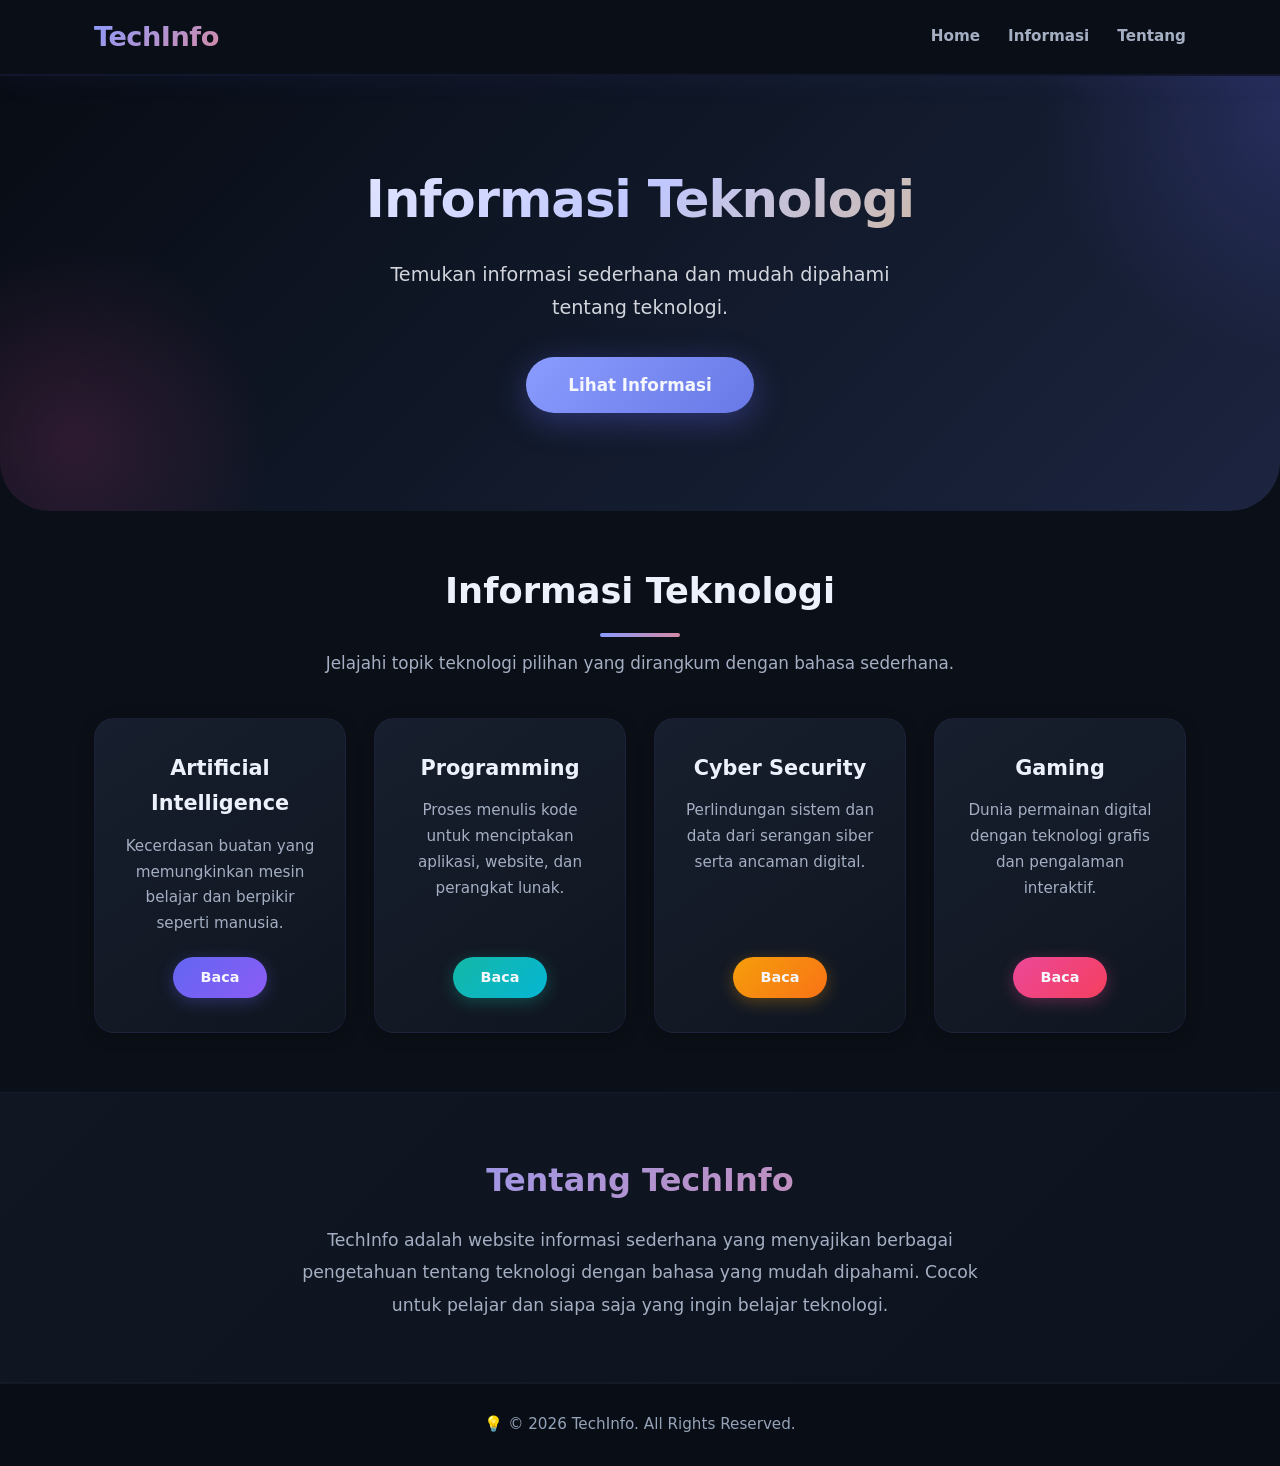
==== commit 865ca9c7: "update lagi" ====
--- a/index.html
+++ b/index.html
@@ -43,6 +43,7 @@
     <section class="informasi" id="informasi">
       <div class="container">
         <h2 class="section-title">Informasi Teknologi</h2>
+        <p class="section-subtitle">Jelajahi topik teknologi pilihan yang dirangkum dengan bahasa sederhana.</p>
         
         <div class="card-grid">
           
@@ -75,6 +76,7 @@
           </div>
           
         </div>
+
       </div>
     </section>
 
--- a/style.css
+++ b/style.css
@@ -340,6 +340,8 @@
 .card {
   background: var(--gradient-card);
   padding: 32px 24px 34px;
+  display: flex;
+  flex-direction: column;
   border-radius: var(--radius);
   box-shadow: var(--shadow-sm);
   border: 1px solid rgba(99, 102, 241, 0.08);
@@ -388,11 +390,13 @@
   font-size: 0.95rem;
   color: var(--text-muted);
   margin-bottom: 20px;
+  flex: 1;
   line-height: 1.7;
 }
 
 .btn-card {
   display: inline-block;
+  align-self: center;
   background: linear-gradient(135deg, var(--primary), var(--primary-dark));
   color: var(--white);
   padding: 8px 28px;
@@ -476,17 +480,22 @@
    DETAIL PAGE
    ============================================ */
 .detail-page {
-  padding: 40px 0 60px;
+  padding: 28px 0 60px;
   min-height: 70vh;
+}
+
+.detail-page .container {
+  max-width: 1320px;
 }
 
 .detail-card {
   background: var(--surface);
   border-radius: var(--radius);
-  padding: 44px 48px;
+  padding: 36px 42px;
   box-shadow: var(--shadow-sm);
   border: 1px solid rgba(99, 102, 241, 0.06);
   transition: box-shadow var(--transition);
+  overflow: hidden;
 }
 
 .detail-card:hover {
@@ -511,11 +520,23 @@
   border-bottom: 2px dashed #2b3548;
 }
 
+.detail-intro {
+  display: grid;
+  grid-template-columns: minmax(0, 48%) minmax(0, 1fr);
+  gap: 36px;
+  align-items: start;
+  margin-bottom: 28px;
+}
+
+.detail-intro h2 {
+  margin-top: 0;
+}
+
 .detail-img {
   width: 100%;
-  height: auto;
+  aspect-ratio: 16 / 9;
+  object-fit: cover;
   border-radius: 16px;
-  margin-bottom: 28px;
   box-shadow: var(--shadow-sm);
   border: 1px solid rgba(99, 102, 241, 0.06);
 }
@@ -523,10 +544,8 @@
 .detail-card h2 {
   font-size: 1.5rem;
   font-weight: 700;
-  margin: 32px 0 14px;
+  margin: 30px 0 12px;
   color: var(--text-dark);
-  padding-left: 16px;
-  border-left: 4px solid var(--primary);
 }
 
 .detail-card p {
@@ -600,6 +619,11 @@
     padding: 28px 24px;
   }
 
+  .detail-intro {
+    grid-template-columns: 1fr;
+    gap: 20px;
+  }
+
   .detail-card h1 {
     font-size: 1.8rem;
   }
@@ -665,7 +689,6 @@
 
   .detail-card h2 {
     font-size: 1.2rem;
-    padding-left: 12px;
   }
 
   .detail-card p {
@@ -673,6 +696,7 @@
   }
 
   .detail-img {
+    width: 100%;
     border-radius: 12px;
   }
 }
